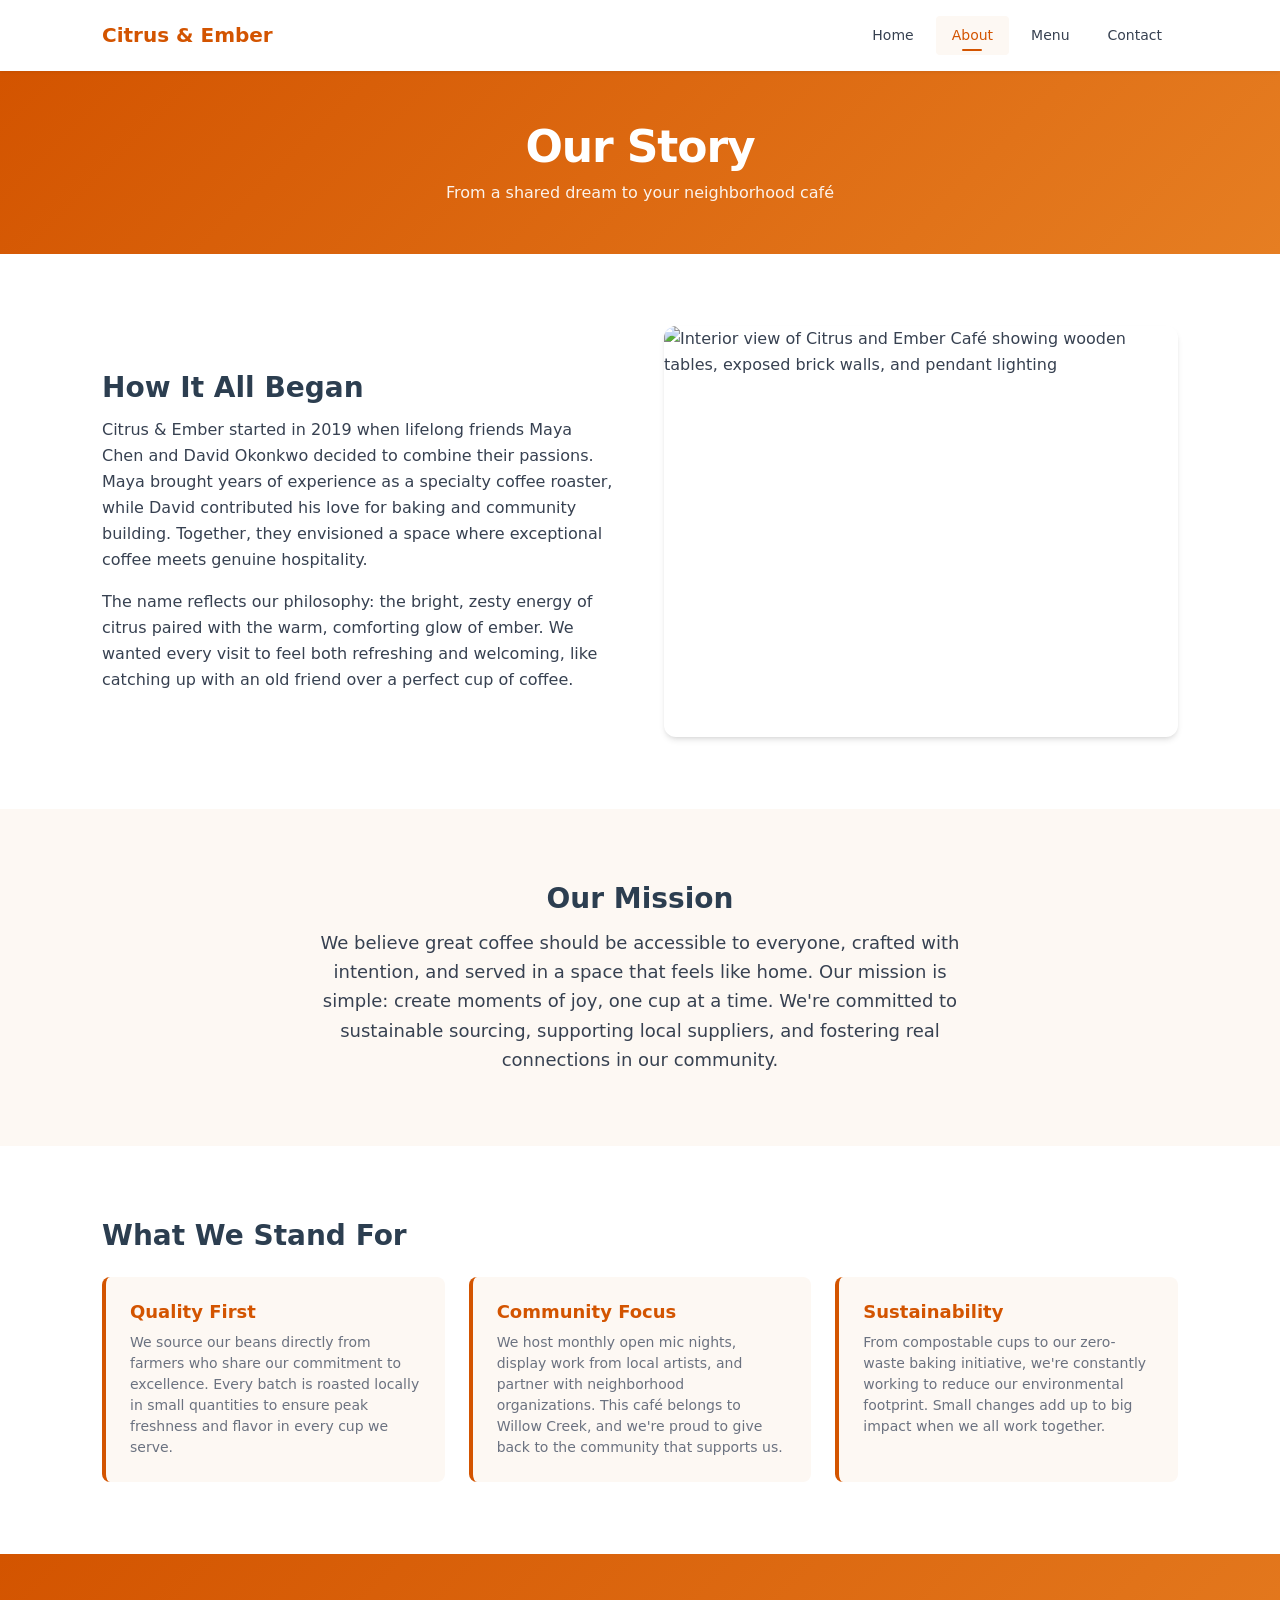
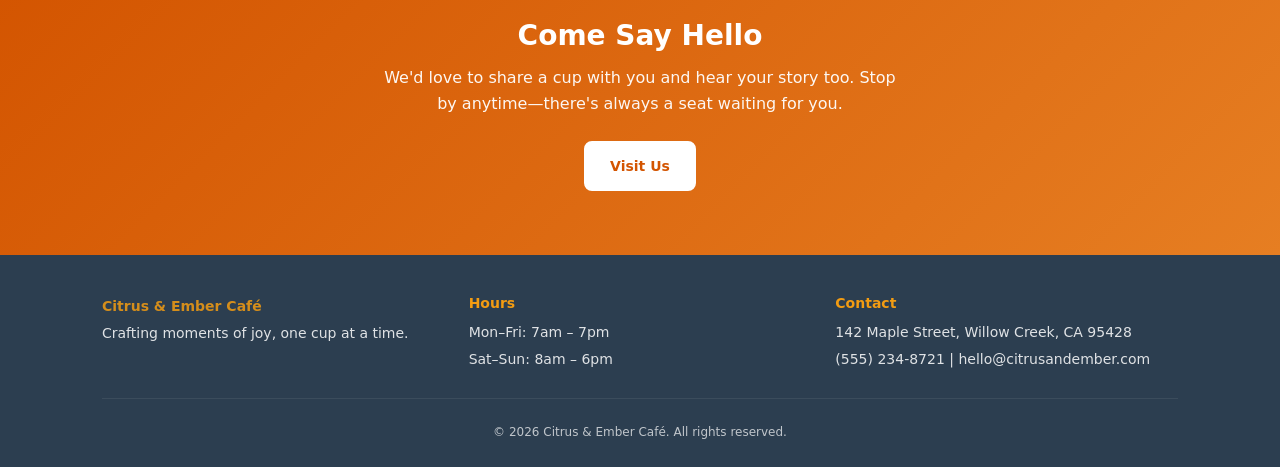
==== about.html @ 9210abb0 "Add files via upload" ====
<!DOCTYPE html>
<html lang="en">
<head>
    <meta charset="UTF-8">
    <meta name="viewport" content="width=device-width, initial-scale=1.0">
    <meta name="description" content="Learn about Citrus & Ember Café - our story, mission, and commitment to quality coffee and community in Willow Creek.">
    <title>About Us | Citrus & Ember Café</title>
    <link rel="stylesheet" href="styles.css">
</head>
<body>
    <a href="#main-content" class="skip-link">Skip to main content</a>

    <header class="site-header">
        <div class="container header-inner">
            <a href="index.html" class="logo">Citrus & Ember</a>
            <nav aria-label="Main navigation">
                <ul class="nav-list">
                    <li><a href="index.html">Home</a></li>
                    <li><a href="about.html" aria-current="page">About</a></li>
                    <li><a href="menu.html">Menu</a></li>
                    <li><a href="contact.html">Contact</a></li>
                </ul>
            </nav>
        </div>
    </header>

    <main id="main-content">
        <section class="page-header" aria-labelledby="page-heading">
            <div class="container">
                <h1 id="page-heading">Our Story</h1>
                <p>From a shared dream to your neighborhood café</p>
            </div>
        </section>

        <section class="content-section" aria-labelledby="beginning-heading">
            <div class="container">
                <div class="two-column">
                    <div class="text-content">
                        <h2 id="beginning-heading">How It All Began</h2>
                        <p>Citrus & Ember started in 2019 when lifelong friends Maya Chen and David Okonkwo decided to combine their passions. Maya brought years of experience as a specialty coffee roaster, while David contributed his love for baking and community building. Together, they envisioned a space where exceptional coffee meets genuine hospitality.</p>
                        <p>The name reflects our philosophy: the bright, zesty energy of citrus paired with the warm, comforting glow of ember. We wanted every visit to feel both refreshing and welcoming, like catching up with an old friend over a perfect cup of coffee.</p>
                    </div>
                    <figure class="image-content">
                        <img src="https://images.unsplash.com/photo-1453614512568-c4024d13c247?w=500&h=400&fit=crop" alt="Interior view of Citrus and Ember Café showing wooden tables, exposed brick walls, and pendant lighting" width="500" height="400">
                    </figure>
                </div>
            </div>
        </section>

        <section class="content-section alt-bg" aria-labelledby="mission-heading">
            <div class="container text-center">
                <h2 id="mission-heading">Our Mission</h2>
                <p class="lead-text">We believe great coffee should be accessible to everyone, crafted with intention, and served in a space that feels like home. Our mission is simple: create moments of joy, one cup at a time. We're committed to sustainable sourcing, supporting local suppliers, and fostering real connections in our community.</p>
            </div>
        </section>

        <section class="content-section" aria-labelledby="values-heading">
            <div class="container">
                <h2 id="values-heading">What We Stand For</h2>
                <div class="card-grid">
                    <article class="value-card">
                        <h3>Quality First</h3>
                        <p>We source our beans directly from farmers who share our commitment to excellence. Every batch is roasted locally in small quantities to ensure peak freshness and flavor in every cup we serve.</p>
                    </article>
                    <article class="value-card">
                        <h3>Community Focus</h3>
                        <p>We host monthly open mic nights, display work from local artists, and partner with neighborhood organizations. This café belongs to Willow Creek, and we're proud to give back to the community that supports us.</p>
                    </article>
                    <article class="value-card">
                        <h3>Sustainability</h3>
                        <p>From compostable cups to our zero-waste baking initiative, we're constantly working to reduce our environmental footprint. Small changes add up to big impact when we all work together.</p>
                    </article>
                </div>
            </div>
        </section>

        <section class="cta-section" aria-labelledby="cta-heading">
            <div class="container text-center">
                <h2 id="cta-heading">Come Say Hello</h2>
                <p>We'd love to share a cup with you and hear your story too. Stop by anytime—there's always a seat waiting for you.</p>
                <a href="contact.html" class="btn btn-primary">Visit Us</a>
            </div>
        </section>
    </main>

    <footer class="site-footer">
        <div class="container">
            <div class="footer-content">
                <div class="footer-brand">
                    <p class="footer-logo">Citrus & Ember Café</p>
                    <p>Crafting moments of joy, one cup at a time.</p>
                </div>
                <div class="footer-hours">
                    <h4>Hours</h4>
                    <p>Mon–Fri: 7am – 7pm</p>
                    <p>Sat–Sun: 8am – 6pm</p>
                </div>
                <div class="footer-contact">
                    <h4>Contact</h4>
                    <p>142 Maple Street, Willow Creek, CA 95428</p>
                    <p>(555) 234-8721 | hello@citrusandember.com</p>
                </div>
            </div>
            <p class="copyright">© <span id="year"></span> Citrus & Ember Café. All rights reserved.</p>
        </div>
    </footer>

    <script src="script.js"></script>
</body>
</html>
---- styles.css ----
/* ================================================
   Citrus & Ember Café - Stylesheet
   Mobile-first responsive design
   ================================================ */

/* ----- Custom Properties ----- */
:root {
    --color-primary: #d35400;
    --color-primary-dark: #a84300;
    --color-primary-light: #e67e22;
    --color-secondary: #f39c12;
    --color-dark: #2c3e50;
    --color-text: #374151;
    --color-text-muted: #6b7280;
    --color-light: #fdf8f3;
    --color-lighter: #fff9f2;
    --color-white: #fff;
    --color-border: #e8ddd1;

    --font-base: system-ui, -apple-system, 'Segoe UI', Roboto, 'Helvetica Neue', Arial, sans-serif;

    /* Refined shadow scale */
    --shadow-sm: 0 1px 2px rgba(0, 0, 0, 0.05);
    --shadow-md: 0 4px 6px -1px rgba(0, 0, 0, 0.1), 0 2px 4px -2px rgba(0, 0, 0, 0.1);
    --shadow-lg: 0 10px 15px -3px rgba(0, 0, 0, 0.1), 0 4px 6px -4px rgba(0, 0, 0, 0.1);
    --shadow-header: 0 1px 3px rgba(0, 0, 0, 0.08);
    --shadow-header-scrolled: 0 4px 12px rgba(0, 0, 0, 0.1);

    --radius-sm: 4px;
    --radius-md: 8px;
    --radius-lg: 12px;

    --transition-fast: 150ms ease;
    --transition: 200ms ease;
    --transition-slow: 300ms ease;

    --container-max: 1140px;
    --container-padding: 1rem;

    /* Typography scale (mobile-first) */
    --text-xs: 0.75rem;
    --text-sm: 0.875rem;
    --text-base: 1rem;
    --text-lg: 1.125rem;
    --text-xl: 1.25rem;
    --text-2xl: 1.5rem;
    --text-3xl: 1.875rem;
    --text-4xl: 2.25rem;

    /* Line heights */
    --leading-tight: 1.25;
    --leading-snug: 1.375;
    --leading-normal: 1.5;
    --leading-relaxed: 1.625;
}

/* ----- Reset & Base ----- */
*,
*::before,
*::after {
    box-sizing: border-box;
    margin: 0;
    padding: 0;
}

html {
    scroll-behavior: smooth;
    -webkit-text-size-adjust: 100%;
}

body {
    font-family: var(--font-base);
    font-size: var(--text-base);
    line-height: var(--leading-relaxed);
    color: var(--color-text);
    background-color: var(--color-white);
    -webkit-font-smoothing: antialiased;
    -moz-osx-font-smoothing: grayscale;
}

img {
    max-width: 100%;
    height: auto;
    display: block;
}

/* ----- Typography ----- */
h1, h2, h3, h4 {
    color: var(--color-dark);
    line-height: var(--leading-tight);
    margin-bottom: 0.75rem;
    font-weight: 700;
}

h1 {
    font-size: var(--text-2xl);
    letter-spacing: -0.025em;
}

h2 {
    font-size: var(--text-xl);
    font-weight: 600;
}

h3 {
    font-size: var(--text-lg);
    font-weight: 600;
}

h4 {
    font-size: var(--text-base);
    font-weight: 600;
}

p {
    margin-bottom: 1rem;
}

p:last-child {
    margin-bottom: 0;
}

/* ----- Links ----- */
a {
    color: var(--color-primary);
    text-decoration: none;
    transition: color var(--transition-fast);
}

a:hover {
    color: var(--color-primary-dark);
}

a:focus-visible {
    outline: 2px solid var(--color-primary);
    outline-offset: 2px;
    border-radius: var(--radius-sm);
}

/* ----- Layout ----- */
.container {
    width: 100%;
    max-width: var(--container-max);
    margin: 0 auto;
    padding-left: var(--container-padding);
    padding-right: var(--container-padding);
}

/* ----- Skip Link ----- */
.skip-link {
    position: absolute;
    top: -100%;
    left: 1rem;
    background: var(--color-dark);
    color: var(--color-white);
    padding: 0.75rem 1.25rem;
    border-radius: var(--radius-sm);
    font-weight: 600;
    font-size: var(--text-sm);
    z-index: 9999;
    transition: top var(--transition);
}

.skip-link:focus {
    top: 1rem;
    color: var(--color-white);
    outline: 2px solid var(--color-secondary);
    outline-offset: 2px;
}

/* ----- Visually Hidden (for screen readers) ----- */
.visually-hidden {
    position: absolute;
    width: 1px;
    height: 1px;
    padding: 0;
    margin: -1px;
    overflow: hidden;
    clip: rect(0, 0, 0, 0);
    white-space: nowrap;
    border: 0;
}

/* ----- Buttons ----- */
.btn {
    display: inline-block;
    padding: 0.75rem 1.5rem;
    font-size: var(--text-sm);
    font-weight: 600;
    font-family: inherit;
    text-align: center;
    text-decoration: none;
    border: 2px solid transparent;
    border-radius: var(--radius-md);
    cursor: pointer;
    transition:
        background-color var(--transition-fast),
        border-color var(--transition-fast),
        color var(--transition-fast),
        transform var(--transition-fast),
        box-shadow var(--transition-fast);
}

.btn:focus-visible {
    outline: 2px solid var(--color-primary);
    outline-offset: 2px;
}

.btn-primary {
    background-color: var(--color-primary);
    color: var(--color-white);
    border-color: var(--color-primary);
}

.btn-primary:hover {
    background-color: var(--color-primary-dark);
    border-color: var(--color-primary-dark);
    color: var(--color-white);
    transform: translateY(-2px);
    box-shadow: var(--shadow-md);
}

.btn-primary:focus-visible {
    background-color: var(--color-primary-dark);
    border-color: var(--color-primary-dark);
}

.btn-primary:active {
    transform: translateY(0);
    box-shadow: var(--shadow-sm);
}

.btn-secondary {
    background-color: transparent;
    color: var(--color-primary);
    border-color: var(--color-primary);
}

.btn-secondary:hover {
    background-color: var(--color-primary);
    color: var(--color-white);
    transform: translateY(-2px);
    box-shadow: var(--shadow-md);
}

.btn-secondary:focus-visible {
    background-color: var(--color-light);
}

.btn-secondary:active {
    transform: translateY(0);
}

/* ----- Header & Navigation ----- */
.site-header {
    background-color: var(--color-white);
    box-shadow: var(--shadow-header);
    position: sticky;
    top: 0;
    z-index: 100;
    transition: box-shadow var(--transition-slow);
}

/* Scrolled state - shadow appears when JS adds this class */
.site-header.is-scrolled {
    box-shadow: var(--shadow-header-scrolled);
}

.header-inner {
    display: flex;
    flex-wrap: wrap;
    justify-content: space-between;
    align-items: center;
    gap: 0.5rem;
    padding-top: 0.875rem;
    padding-bottom: 0.875rem;
    min-height: 60px;
}

.logo {
    font-size: var(--text-lg);
    font-weight: 700;
    color: var(--color-primary);
    transition: color var(--transition-fast);
}

.logo:hover {
    color: var(--color-primary-dark);
}

.logo:focus-visible {
    outline: 2px solid var(--color-primary);
    outline-offset: 4px;
    border-radius: var(--radius-sm);
}

.nav-list {
    display: flex;
    flex-wrap: wrap;
    gap: 0.25rem;
    list-style: none;
}

.nav-list a {
    display: block;
    padding: 0.5rem 0.75rem;
    color: var(--color-text);
    font-size: var(--text-sm);
    font-weight: 500;
    border-radius: var(--radius-sm);
    transition:
        color var(--transition-fast),
        background-color var(--transition-fast);
}

.nav-list a:hover {
    color: var(--color-primary);
    background-color: var(--color-light);
}

.nav-list a:focus-visible {
    outline: 2px solid var(--color-primary);
    outline-offset: 0;
    color: var(--color-primary);
}

.nav-list a[aria-current="page"] {
    color: var(--color-primary);
    background-color: var(--color-light);
    position: relative;
}

.nav-list a[aria-current="page"]::after {
    content: '';
    position: absolute;
    bottom: 0.25rem;
    left: 50%;
    transform: translateX(-50%);
    width: 1.25rem;
    height: 2px;
    background-color: var(--color-primary);
    border-radius: 1px;
}

/* ----- Hero Section ----- */
.hero {
    background: linear-gradient(135deg, var(--color-light) 0%, var(--color-lighter) 100%);
    padding: 2.5rem 0;
    text-align: center;
}

.hero .container {
    animation: heroFadeIn 0.8s ease-out both;
}

.hero h1 {
    margin-bottom: 1rem;
    font-size: var(--text-2xl);
    animation: heroSlideUp 0.6s ease-out 0.1s both;
}

.hero p {
    max-width: 540px;
    margin: 0 auto 1.5rem;
    color: var(--color-text-muted);
    font-size: var(--text-base);
    line-height: var(--leading-relaxed);
    animation: heroSlideUp 0.6s ease-out 0.2s both;
}

.hero .btn {
    animation: heroSlideUp 0.6s ease-out 0.3s both;
}

/* Hero animations */
@keyframes heroFadeIn {
    from {
        opacity: 0;
    }
    to {
        opacity: 1;
    }
}

@keyframes heroSlideUp {
    from {
        opacity: 0;
        transform: translateY(1.25rem);
    }
    to {
        opacity: 1;
        transform: translateY(0);
    }
}

/* ----- Page Header ----- */
.page-header {
    background: linear-gradient(135deg, var(--color-primary) 0%, var(--color-primary-light) 100%);
    padding: 2rem 0;
    text-align: center;
    color: var(--color-white);
}

.page-header h1 {
    color: var(--color-white);
    margin-bottom: 0.375rem;
    font-size: var(--text-2xl);
}

.page-header p {
    opacity: 0.92;
    font-size: var(--text-base);
}

/* ----- Content Sections ----- */
.content-section {
    padding: 2.5rem 0;
}

.content-section.alt-bg {
    background-color: var(--color-light);
}

.text-center {
    text-align: center;
}

.lead-text {
    font-size: var(--text-base);
    line-height: var(--leading-relaxed);
    max-width: 680px;
    margin-left: auto;
    margin-right: auto;
    color: var(--color-text);
}

/* ----- Card Grid ----- */
.card-grid {
    display: grid;
    gap: 1.25rem;
    margin-top: 1.5rem;
}

.card {
    background: var(--color-white);
    border-radius: var(--radius-lg);
    overflow: hidden;
    box-shadow: var(--shadow-sm);
    transition:
        transform var(--transition),
        box-shadow var(--transition);
}

.card:hover {
    transform: translateY(-4px);
    box-shadow: var(--shadow-lg);
}

.card img {
    width: 100%;
    height: 180px;
    object-fit: cover;
}

.card-body {
    padding: 1.25rem;
}

.card-body h3 {
    margin-bottom: 0.5rem;
    font-size: var(--text-lg);
}

.card-body p {
    color: var(--color-text-muted);
    font-size: var(--text-sm);
    line-height: var(--leading-normal);
}

/* ----- Value Cards ----- */
.value-card {
    background: var(--color-light);
    padding: 1.25rem;
    border-radius: var(--radius-md);
    border-left: 4px solid var(--color-primary);
}

.value-card h3 {
    color: var(--color-primary);
    margin-bottom: 0.5rem;
    font-size: var(--text-base);
}

.value-card p {
    color: var(--color-text-muted);
    font-size: var(--text-sm);
    line-height: var(--leading-normal);
}

/* ----- Two Column Layout ----- */
.two-column {
    display: grid;
    gap: 1.5rem;
}

.two-column figure {
    margin: 0;
}

.two-column img {
    border-radius: var(--radius-lg);
    box-shadow: var(--shadow-md);
    width: 100%;
}

/* ----- Info Grid (Home Page) ----- */
.quick-info {
    background-color: var(--color-dark);
    padding: 2rem 0;
}

.info-grid {
    display: grid;
    gap: 1.5rem;
    text-align: center;
}

.info-block h3 {
    color: var(--color-secondary);
    margin-bottom: 0.5rem;
    font-size: var(--text-base);
}

.info-block p {
    color: var(--color-white);
    opacity: 0.9;
    margin-bottom: 0.25rem;
    font-size: var(--text-sm);
}

.info-block a {
    color: var(--color-white);
    transition: color var(--transition-fast);
}

.info-block a:hover {
    color: var(--color-secondary);
}

.info-block a:focus-visible {
    outline: 2px solid var(--color-secondary);
    outline-offset: 2px;
}

/* ----- Info Section ----- */
.info-section {
    padding: 2.5rem 0;
    text-align: center;
    background-color: var(--color-light);
}

.info-section p {
    max-width: 640px;
    margin: 0 auto 1.5rem;
    font-size: var(--text-base);
}

/* ----- CTA Section ----- */
.cta-section {
    background: linear-gradient(135deg, var(--color-primary) 0%, var(--color-primary-light) 100%);
    padding: 2.5rem 0;
    color: var(--color-white);
}

.cta-section h2 {
    color: var(--color-white);
    font-size: var(--text-xl);
}

.cta-section p {
    max-width: 520px;
    margin: 0 auto 1.5rem;
    opacity: 0.95;
    font-size: var(--text-base);
}

/* White button variant for CTA sections */
.cta-section .btn-primary {
    background-color: var(--color-white);
    color: var(--color-primary);
    border-color: var(--color-white);
}

.cta-section .btn-primary:hover {
    background-color: var(--color-light);
    border-color: var(--color-light);
    color: var(--color-primary-dark);
}

/* ----- Dual CTA Section (Home Page) ----- */
.dual-cta {
    background-color: var(--color-light);
    padding: 3rem 0;
}

.dual-cta h2 {
    text-align: center;
    margin-bottom: 0.5rem;
}

.dual-cta > .container > p {
    text-align: center;
    color: var(--color-text-muted);
    max-width: 500px;
    margin: 0 auto 2rem;
}

.cta-cards {
    display: grid;
    gap: 1.25rem;
}

.cta-card {
    background: var(--color-white);
    border-radius: var(--radius-lg);
    padding: 1.5rem;
    text-align: center;
    box-shadow: var(--shadow-sm);
    border: 1px solid var(--color-border);
    transition:
        transform var(--transition),
        box-shadow var(--transition);
}

.cta-card:hover {
    transform: translateY(-4px);
    box-shadow: var(--shadow-md);
}

.cta-card-icon {
    width: 3rem;
    height: 3rem;
    margin: 0 auto 1rem;
    display: flex;
    align-items: center;
    justify-content: center;
    background: linear-gradient(135deg, var(--color-primary) 0%, var(--color-primary-light) 100%);
    border-radius: 50%;
    color: var(--color-white);
}

.cta-card-icon svg {
    width: 1.5rem;
    height: 1.5rem;
}

.cta-card h3 {
    font-size: var(--text-lg);
    margin-bottom: 0.5rem;
}

.cta-card p {
    color: var(--color-text-muted);
    font-size: var(--text-sm);
    line-height: var(--leading-relaxed);
    margin-bottom: 1.25rem;
}

.cta-card .btn {
    width: 100%;
}

/* ----- Menu Sections ----- */
.menu-section {
    padding: 2rem 0;
}

.menu-section.alt-bg {
    background-color: var(--color-light);
}

.menu-section h2 {
    margin-bottom: 1.25rem;
    padding-bottom: 0.75rem;
    border-bottom: 2px solid var(--color-border);
    font-size: var(--text-xl);
}

.menu-list {
    list-style: none;
    display: flex;
    flex-direction: column;
    gap: 0.875rem;
}

.menu-item {
    background: var(--color-white);
    padding: 1rem 1.125rem;
    border-radius: var(--radius-lg);
    border: 1px solid var(--color-border);
    box-shadow: var(--shadow-sm);
    transition:
        border-color var(--transition-fast),
        box-shadow var(--transition-fast);
}

.menu-item:hover {
    border-color: var(--color-primary-light);
    box-shadow: var(--shadow-md);
}

.menu-section.alt-bg .menu-item {
    background: var(--color-white);
}

.menu-item-header {
    display: flex;
    flex-wrap: wrap;
    justify-content: space-between;
    align-items: baseline;
    gap: 0.25rem 1rem;
    margin-bottom: 0.375rem;
}

.menu-item h3 {
    margin-bottom: 0;
    font-size: var(--text-base);
    font-weight: 600;
    color: var(--color-dark);
}

.price {
    font-weight: 700;
    color: var(--color-primary);
    font-size: var(--text-lg);
    white-space: nowrap;
}

.menu-item p {
    color: var(--color-text-muted);
    font-size: var(--text-sm);
    line-height: var(--leading-relaxed);
    margin: 0;
}

/* ----- Contact Layout ----- */
.contact-layout {
    display: grid;
    gap: 2.5rem;
}

.contact-form-container {
    max-width: 32rem;
}

.contact-form-container > p {
    color: var(--color-text-muted);
    font-size: var(--text-sm);
    line-height: var(--leading-relaxed);
}

.contact-form-container h2 {
    margin-bottom: 0.5rem;
    font-size: var(--text-xl);
}

/* ----- Contact Form ----- */
.contact-form {
    margin-top: 1.75rem;
}

.form-group {
    margin-bottom: 1.5rem;
}

.form-group:last-of-type {
    margin-bottom: 1.75rem;
}

.form-group label {
    display: block;
    margin-bottom: 0.5rem;
    font-weight: 600;
    font-size: var(--text-sm);
    color: var(--color-dark);
    letter-spacing: 0.01em;
}

.form-group label span {
    color: var(--color-primary);
    margin-left: 0.125rem;
}

.form-group input,
.form-group select,
.form-group textarea {
    display: block;
    width: 100%;
    max-width: 100%;
    padding: 0.875rem 1rem;
    font-size: var(--text-base);
    font-family: inherit;
    line-height: var(--leading-normal);
    color: var(--color-text);
    border: 2px solid var(--color-border);
    border-radius: var(--radius-md);
    background-color: var(--color-white);
    transition:
        border-color var(--transition-fast),
        box-shadow var(--transition-fast);
    -webkit-appearance: none;
    appearance: none;
}

.form-group select {
    background-image: url("data:image/svg+xml,%3Csvg xmlns='http://www.w3.org/2000/svg' width='12' height='12' viewBox='0 0 12 12'%3E%3Cpath fill='%236b7280' d='M6 8L1 3h10z'/%3E%3C/svg%3E");
    background-repeat: no-repeat;
    background-position: right 1rem center;
    padding-right: 2.5rem;
    cursor: pointer;
}

.form-group input::placeholder,
.form-group textarea::placeholder {
    color: var(--color-text-muted);
    opacity: 0.7;
}

.form-group input:hover,
.form-group select:hover,
.form-group textarea:hover {
    border-color: #c9bba8;
}

.form-group input:focus,
.form-group select:focus,
.form-group textarea:focus {
    outline: none;
    border-color: var(--color-primary);
    box-shadow: 0 0 0 3px rgba(211, 84, 0, 0.12);
}

.form-group textarea {
    resize: vertical;
    min-height: 140px;
}

.contact-form .btn {
    width: 100%;
    padding: 0.875rem 1.5rem;
    font-size: var(--text-base);
}

.form-success {
    background-color: #d4edda;
    color: #155724;
    padding: 1.5rem;
    border-radius: var(--radius-md);
    text-align: center;
    margin-top: 1.5rem;
}

.form-success h3 {
    color: #155724;
    margin-bottom: 0.5rem;
    font-size: var(--text-lg);
}

/* ----- Contact Info Sidebar ----- */
.contact-info-sidebar {
    order: -1;
}

.info-card {
    background-color: var(--color-light);
    padding: 1.5rem;
    border-radius: var(--radius-lg);
    border: 1px solid var(--color-border);
}

.info-card h2 {
    margin-bottom: 1.25rem;
    font-size: var(--text-xl);
    padding-bottom: 0.75rem;
    border-bottom: 2px solid var(--color-border);
}

.info-card address {
    font-style: normal;
}

.info-card .info-block {
    margin-bottom: 1.5rem;
}

.info-card .info-block:last-child {
    margin-bottom: 0;
}

.info-card h3 {
    color: var(--color-primary);
    font-size: var(--text-xs);
    font-weight: 700;
    margin-bottom: 0.5rem;
    text-transform: uppercase;
    letter-spacing: 0.05em;
}

.info-card p {
    margin-bottom: 0.375rem;
    font-size: var(--text-sm);
    line-height: var(--leading-relaxed);
    color: var(--color-text);
}

.info-card a {
    color: var(--color-primary);
    font-weight: 500;
}

.info-card a:hover {
    text-decoration: underline;
}

/* ----- Location Image ----- */
.location-image {
    margin: 1.5rem auto 0;
    max-width: 900px;
}

.location-image img {
    border-radius: var(--radius-lg);
    width: 100%;
    height: auto;
}

.location-image figcaption {
    margin-top: 0.75rem;
    color: var(--color-text-muted);
    font-size: var(--text-sm);
}

/* ----- FAQ List ----- */
.faq-list {
    display: grid;
    gap: 1rem;
    margin-top: 1.25rem;
}

.faq-item {
    background: var(--color-light);
    padding: 1.25rem;
    border-radius: var(--radius-md);
}

.faq-item dt {
    font-weight: 600;
    color: var(--color-dark);
    margin-bottom: 0.5rem;
    font-size: var(--text-base);
}

.faq-item dd {
    color: var(--color-text-muted);
    font-size: var(--text-sm);
    line-height: var(--leading-normal);
    margin: 0;
}

/* ----- Footer ----- */
.site-footer {
    background-color: var(--color-dark);
    color: var(--color-white);
    padding: 2.5rem 0 1.5rem;
}

.footer-content {
    display: grid;
    gap: 1.5rem;
    margin-bottom: 1.5rem;
}

.footer-logo {
    font-size: var(--text-lg);
    font-weight: 700;
    color: var(--color-secondary);
    margin-bottom: 0.25rem;
}

.footer-brand p,
.footer-hours p,
.footer-contact p {
    opacity: 0.85;
    font-size: var(--text-sm);
    margin-bottom: 0.25rem;
}

.footer-hours h4,
.footer-contact h4 {
    color: var(--color-secondary);
    margin-bottom: 0.5rem;
    font-size: var(--text-sm);
    font-weight: 600;
}

.copyright {
    text-align: center;
    padding-top: 1.5rem;
    border-top: 1px solid rgba(255, 255, 255, 0.1);
    font-size: var(--text-xs);
    opacity: 0.7;
}

/* ================================================
   Responsive Breakpoints (Mobile First)
   ================================================ */

/* Tablet (640px+) */
@media (min-width: 640px) {
    :root {
        --container-padding: 1.5rem;
        --text-2xl: 1.75rem;
        --text-3xl: 2rem;
    }

    h1 {
        font-size: var(--text-3xl);
    }

    h2 {
        font-size: var(--text-2xl);
    }

    .hero {
        padding: 3.5rem 0;
    }

    .hero h1 {
        font-size: var(--text-3xl);
    }

    .hero p {
        font-size: var(--text-lg);
    }

    .page-header {
        padding: 2.5rem 0;
    }

    .page-header h1 {
        font-size: var(--text-3xl);
    }

    .content-section {
        padding: 3.5rem 0;
    }

    .card-grid {
        grid-template-columns: repeat(2, 1fr);
        gap: 1.5rem;
    }

    .card img {
        height: 200px;
    }

    /* Menu: 2-column grid on tablet+ */
    .menu-list {
        display: grid;
        grid-template-columns: repeat(2, 1fr);
        gap: 1rem;
    }

    .menu-item {
        padding: 1.25rem;
    }

    .menu-item h3 {
        font-size: var(--text-lg);
    }

    .info-grid {
        grid-template-columns: repeat(3, 1fr);
    }

    .faq-list {
        grid-template-columns: repeat(2, 1fr);
    }

    .footer-content {
        grid-template-columns: repeat(3, 1fr);
        text-align: left;
    }

    .lead-text {
        font-size: var(--text-lg);
    }

    .cta-section h2 {
        font-size: var(--text-2xl);
    }

    /* Contact form: inline button on tablet+ */
    .contact-form .btn {
        width: auto;
        min-width: 10rem;
    }

    /* Contact sidebar: reset order on tablet+ */
    .contact-info-sidebar {
        order: 0;
    }

    .info-card {
        padding: 1.75rem;
    }

    /* Dual CTA: 2 columns on tablet+ */
    .cta-cards {
        grid-template-columns: repeat(2, 1fr);
        gap: 1.5rem;
    }

    .cta-card {
        padding: 2rem;
    }

    .cta-card .btn {
        width: auto;
        min-width: 8rem;
    }
}

/* Desktop (900px+) */
@media (min-width: 900px) {
    :root {
        --container-padding: 2rem;
        --text-3xl: 2.25rem;
        --text-4xl: 2.75rem;
    }

    h1 {
        font-size: var(--text-4xl);
    }

    .header-inner {
        flex-wrap: nowrap;
        padding-top: 1rem;
        padding-bottom: 1rem;
        min-height: 70px;
    }

    .logo {
        font-size: var(--text-xl);
    }

    .nav-list {
        gap: 0.375rem;
    }

    .nav-list a {
        padding: 0.5rem 1rem;
        font-size: var(--text-sm);
    }

    .hero {
        padding: 5rem 0;
    }

    .hero h1 {
        font-size: var(--text-4xl);
    }

    .page-header {
        padding: 3rem 0;
    }

    .page-header h1 {
        font-size: var(--text-4xl);
    }

    .content-section {
        padding: 4.5rem 0;
    }

    .card-grid {
        grid-template-columns: repeat(3, 1fr);
    }

    .two-column {
        grid-template-columns: 1fr 1fr;
        align-items: center;
        gap: 3rem;
    }

    .contact-layout {
        grid-template-columns: 1fr 1fr;
        gap: 3rem;
        align-items: start;
    }

    .contact-form-container {
        max-width: none;
    }

    .value-card {
        padding: 1.5rem;
    }

    .value-card h3 {
        font-size: var(--text-lg);
    }

    .cta-section {
        padding: 4rem 0;
    }
}

/* Large Desktop (1100px+) */
@media (min-width: 1100px) {
    .hero p {
        max-width: 600px;
    }
}

/* ----- Reduced Motion ----- */
@media (prefers-reduced-motion: reduce) {
    *,
    *::before,
    *::after {
        animation-duration: 0.01ms !important;
        animation-iteration-count: 1 !important;
        transition-duration: 0.01ms !important;
    }

    html {
        scroll-behavior: auto;
    }

    /* Ensure hero content is visible immediately */
    .hero .container,
    .hero h1,
    .hero p,
    .hero .btn {
        animation: none;
        opacity: 1;
        transform: none;
    }
}
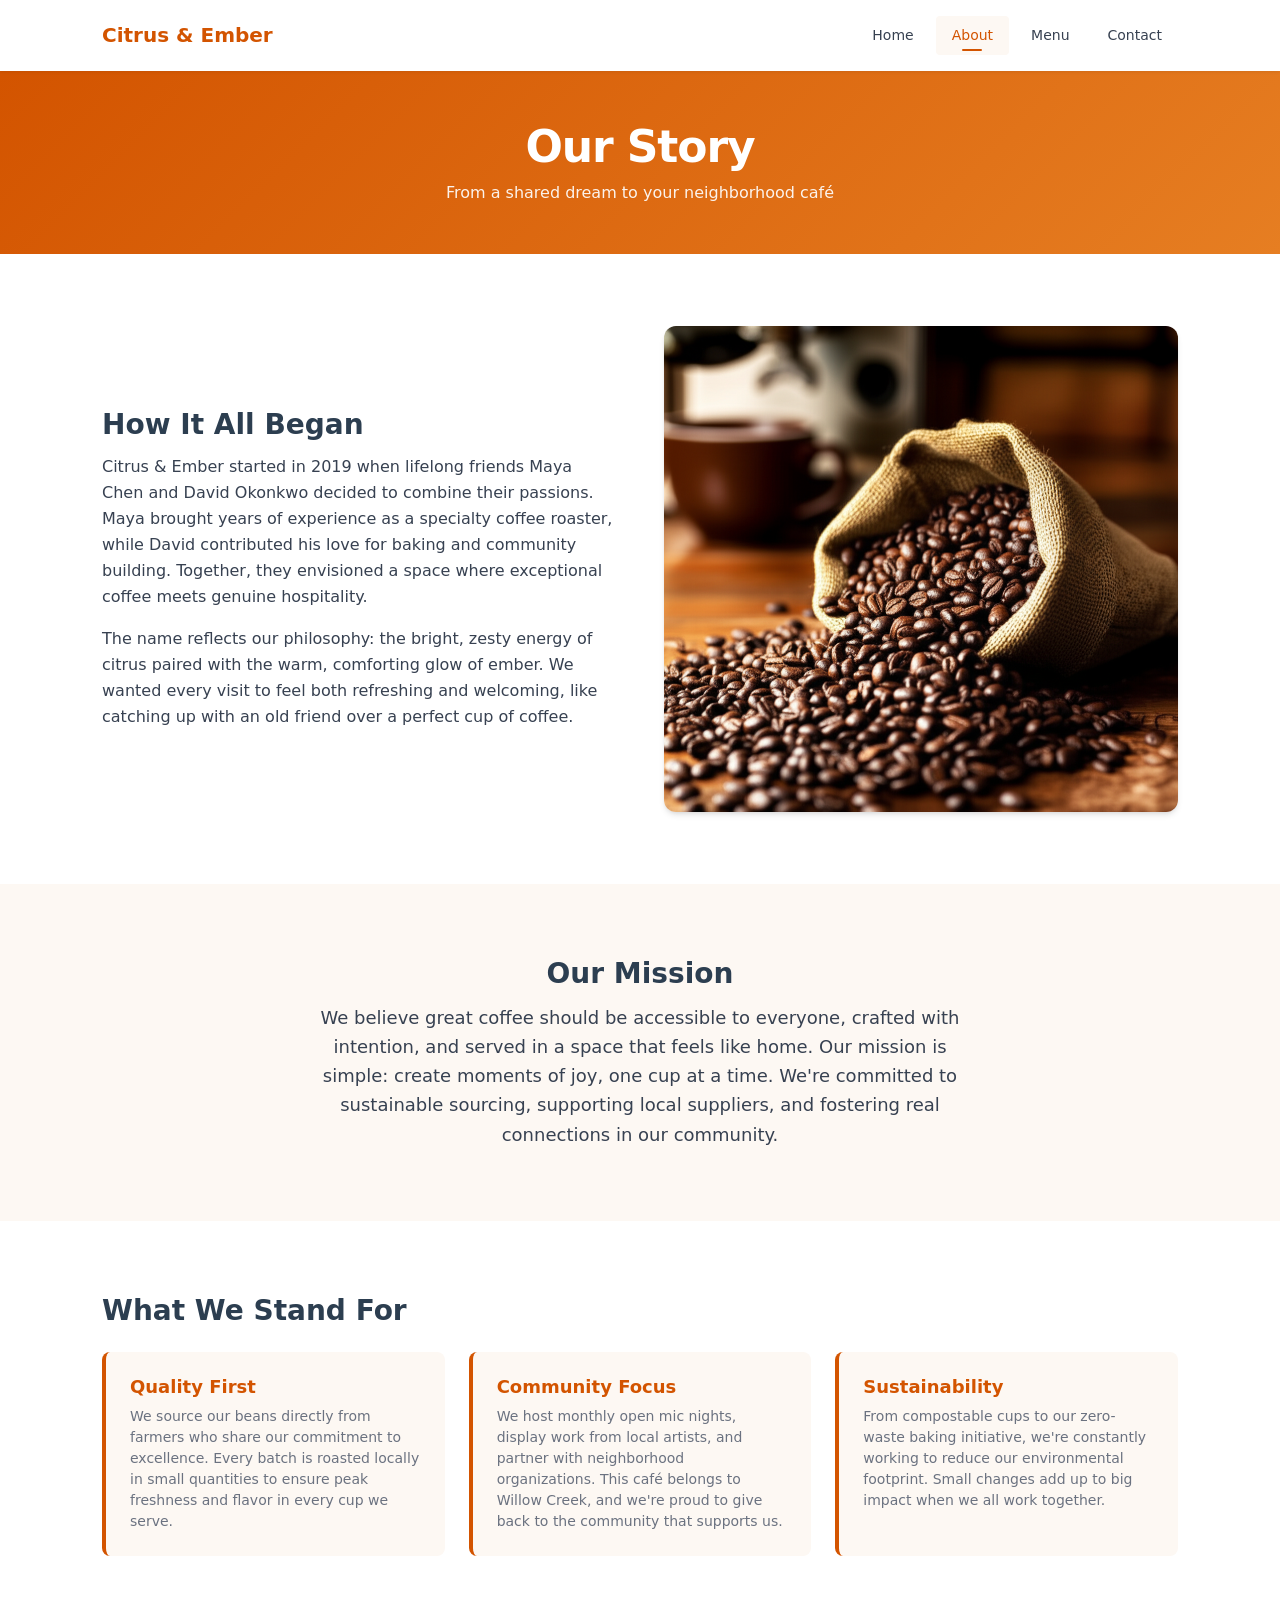
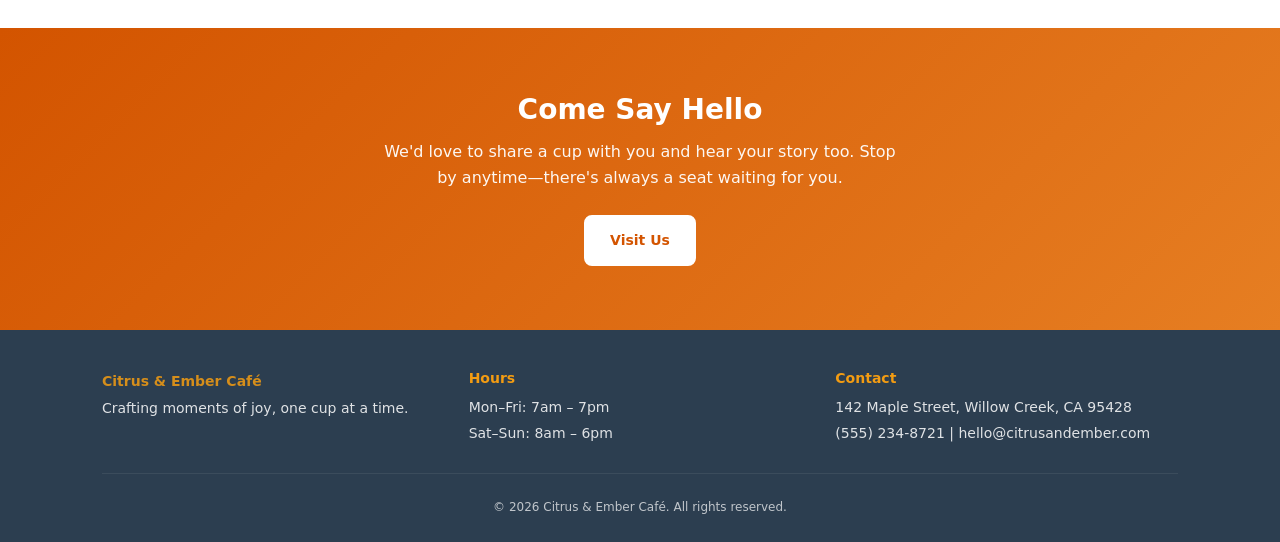
==== commit 21d13056: "new images" ====
--- a/about.html
+++ b/about.html
@@ -41,7 +41,7 @@
                         <p>The name reflects our philosophy: the bright, zesty energy of citrus paired with the warm, comforting glow of ember. We wanted every visit to feel both refreshing and welcoming, like catching up with an old friend over a perfect cup of coffee.</p>
                     </div>
                     <figure class="image-content">
-                        <img src="https://images.unsplash.com/photo-1453614512568-c4024d13c247?w=500&h=400&fit=crop" alt="Interior view of Citrus and Ember Café showing wooden tables, exposed brick walls, and pendant lighting" width="500" height="400">
+                        <img src="public/images/coffee-beans.png" alt="Burlap bag of freshly roasted coffee beans spilling onto a warm wooden surface" width="1200" height="800">
                     </figure>
                 </div>
             </div>
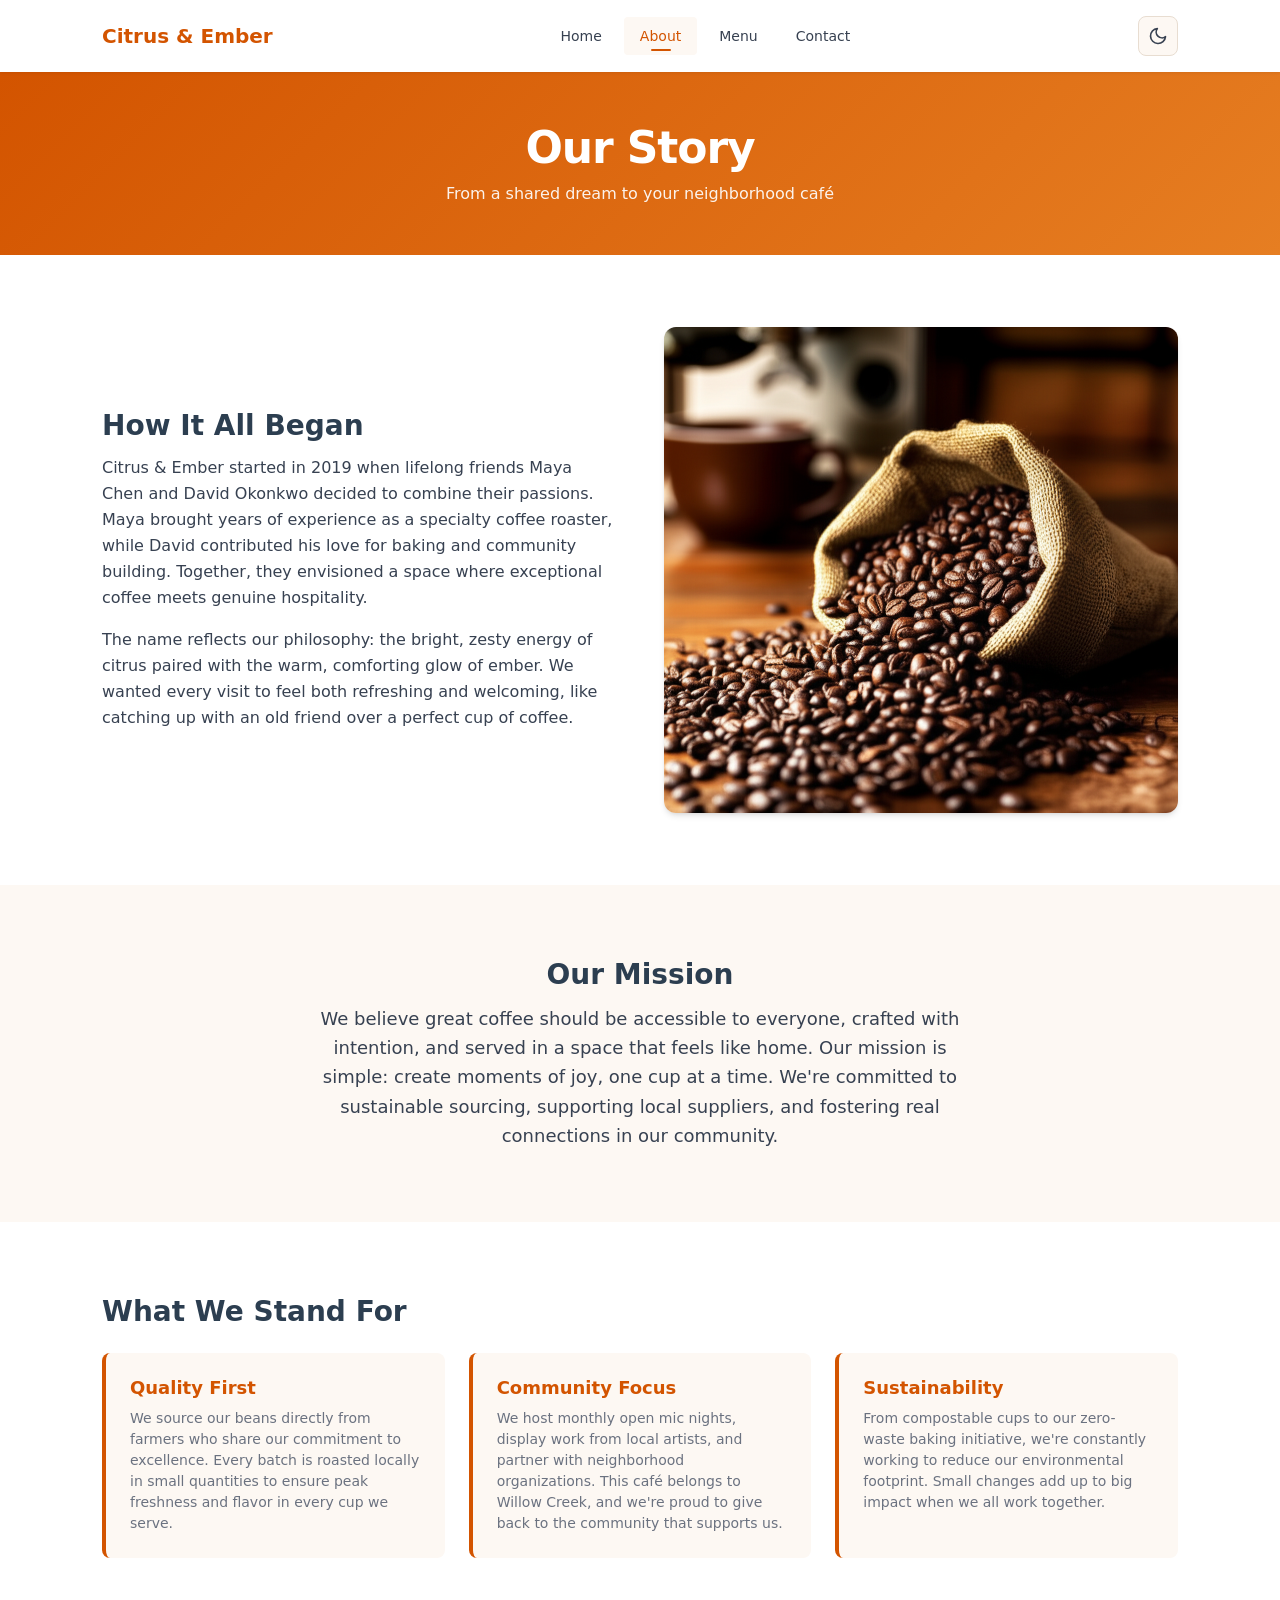
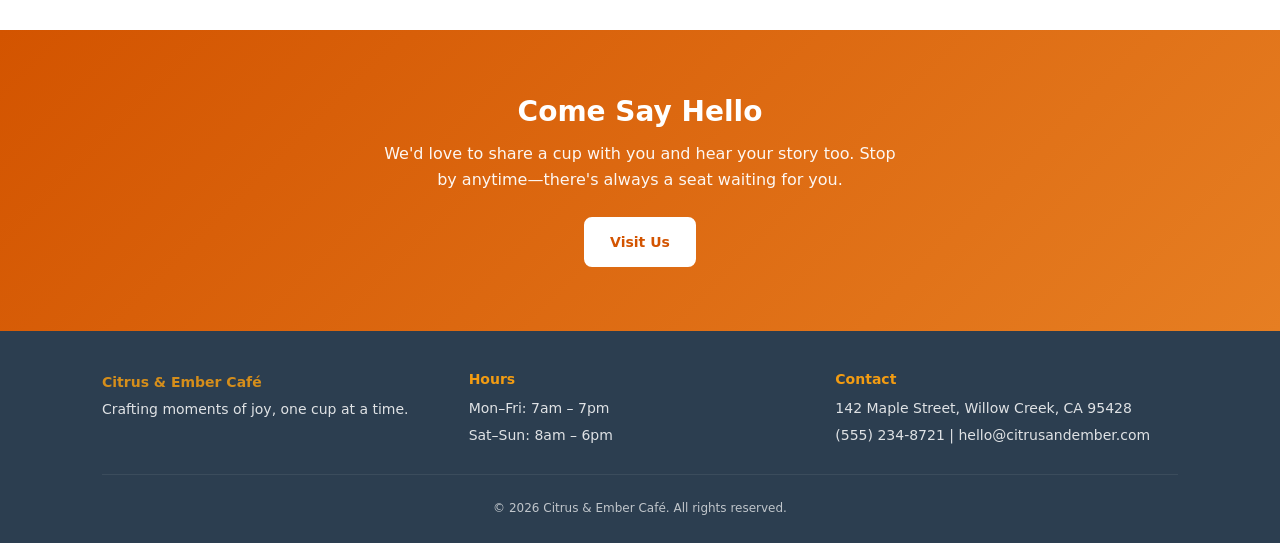
==== commit 84cd2965: "Step 1: Add dark mode toggle button UI to header Adds a moon/sun icon toggle button to the header on" ====
--- a/about.html
+++ b/about.html
@@ -21,6 +21,10 @@
                     <li><a href="contact.html">Contact</a></li>
                 </ul>
             </nav>
+            <button class="dark-mode-toggle" id="dark-mode-toggle" type="button" aria-label="Toggle dark mode">
+                <svg class="icon-moon" xmlns="http://www.w3.org/2000/svg" width="20" height="20" viewBox="0 0 24 24" fill="none" stroke="currentColor" stroke-width="2" stroke-linecap="round" stroke-linejoin="round"><path d="M21 12.79A9 9 0 1 1 11.21 3 7 7 0 0 0 21 12.79z"/></svg>
+                <svg class="icon-sun" xmlns="http://www.w3.org/2000/svg" width="20" height="20" viewBox="0 0 24 24" fill="none" stroke="currentColor" stroke-width="2" stroke-linecap="round" stroke-linejoin="round" style="display:none"><circle cx="12" cy="12" r="5"/><line x1="12" y1="1" x2="12" y2="3"/><line x1="12" y1="21" x2="12" y2="23"/><line x1="4.22" y1="4.22" x2="5.64" y2="5.64"/><line x1="18.36" y1="18.36" x2="19.78" y2="19.78"/><line x1="1" y1="12" x2="3" y2="12"/><line x1="21" y1="12" x2="23" y2="12"/><line x1="4.22" y1="19.78" x2="5.64" y2="18.36"/><line x1="18.36" y1="5.64" x2="19.78" y2="4.22"/></svg>
+            </button>
         </div>
     </header>
 
--- a/styles.css
+++ b/styles.css
@@ -340,6 +340,37 @@
     height: 2px;
     background-color: var(--color-primary);
     border-radius: 1px;
+}
+
+/* ----- Dark Mode Toggle ----- */
+.dark-mode-toggle {
+    display: flex;
+    align-items: center;
+    justify-content: center;
+    width: 2.5rem;
+    height: 2.5rem;
+    padding: 0;
+    background: var(--color-light);
+    border: 1px solid var(--color-border);
+    border-radius: var(--radius-md);
+    color: var(--color-text);
+    cursor: pointer;
+    transition:
+        background-color var(--transition-fast),
+        color var(--transition-fast),
+        border-color var(--transition-fast);
+    flex-shrink: 0;
+}
+
+.dark-mode-toggle:hover {
+    background-color: var(--color-primary);
+    color: var(--color-white);
+    border-color: var(--color-primary);
+}
+
+.dark-mode-toggle:focus-visible {
+    outline: 2px solid var(--color-primary);
+    outline-offset: 2px;
 }
 
 /* ----- Hero Section ----- */
